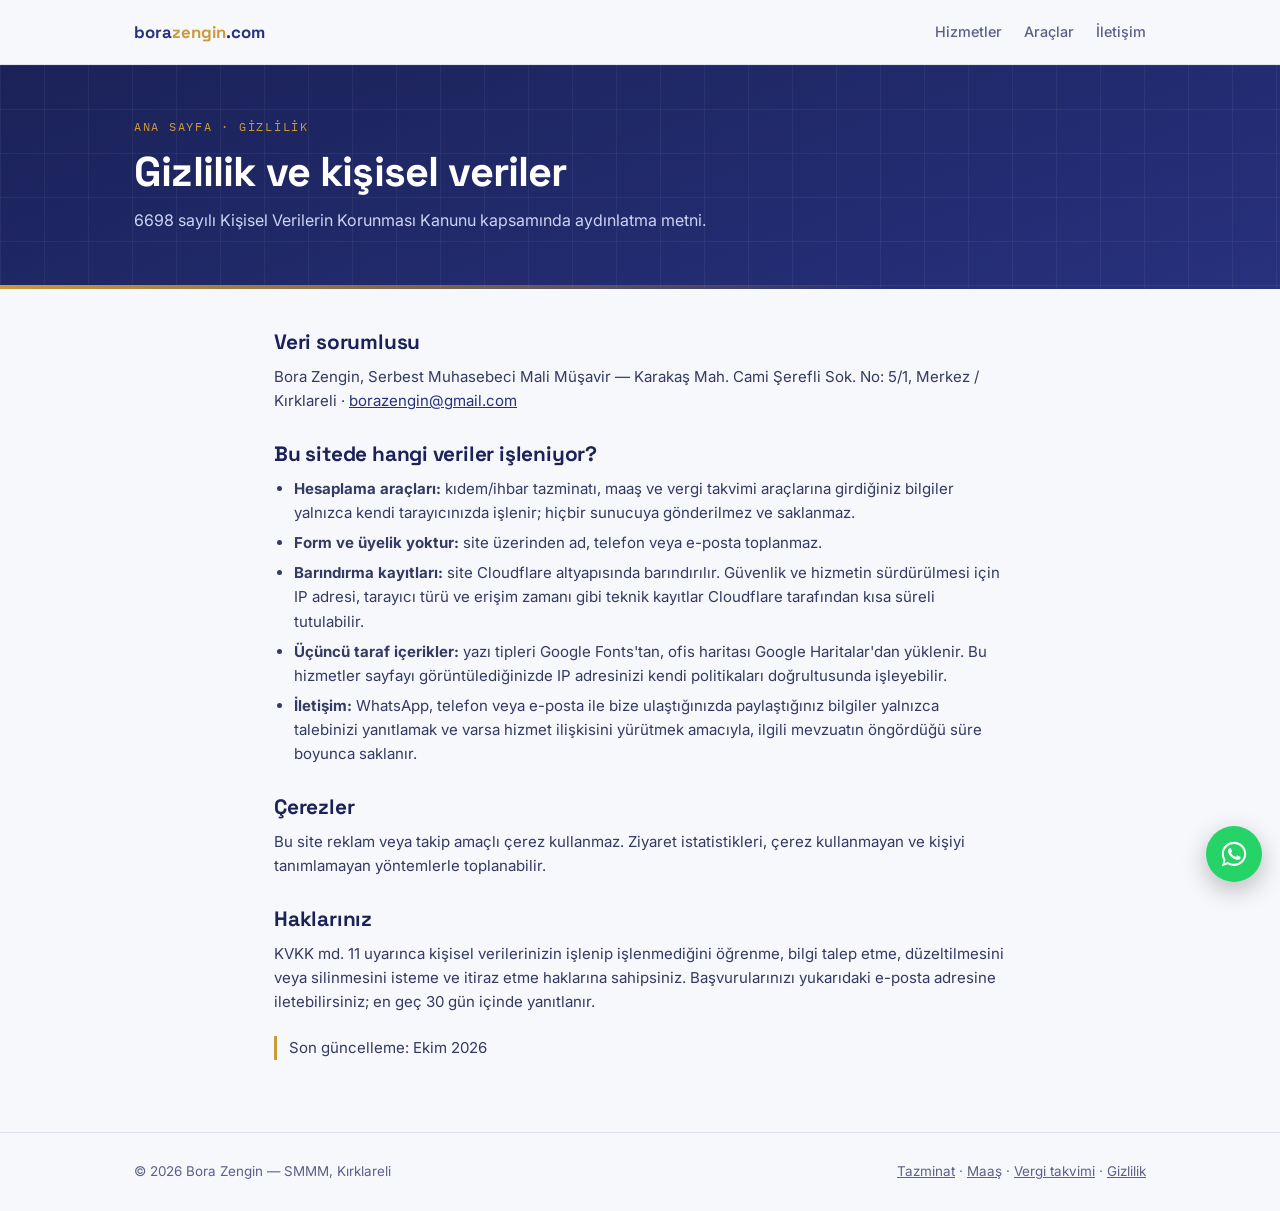
==== public/gizlilik.html @ 7e241792 "borazengin.com v2.0: araçlar, takvim, KVKK, SEO Co-Authored-By: Claude Opus 5.5 <noreply@anthropic.c" ====
<!DOCTYPE html>
<html lang="tr">
<head>
<meta charset="UTF-8">
<meta name="viewport" content="width=device-width, initial-scale=1.0">
<title>Gizlilik ve KVKK Aydınlatma Metni | Bora Zengin SMMM</title>
<meta name="description" content="borazengin.com gizlilik politikası ve 6698 sayılı KVKK kapsamında aydınlatma metni.">
<link rel="canonical" href="https://www.borazengin.com/gizlilik">
<meta property="og:type" content="website">
<meta property="og:title" content="Gizlilik ve KVKK Aydınlatma Metni | Bora Zengin SMMM">
<meta property="og:description" content="borazengin.com gizlilik politikası ve 6698 sayılı KVKK kapsamında aydınlatma metni.">
<meta property="og:url" content="https://www.borazengin.com/gizlilik">
<meta property="og:locale" content="tr_TR">
<meta property="og:image" content="https://www.borazengin.com/og-image.png">
<meta name="twitter:card" content="summary_large_image">
<meta name="theme-color" content="#1b2258">
<link rel="icon" type="image/svg+xml" href="data:image/svg+xml,<svg xmlns='http://www.w3.org/2000/svg' viewBox='0 0 64 64'>
<link rel="apple-touch-icon" href="[data-uri]">
<link rel="preconnect" href="https://fonts.googleapis.com">
<link rel="preconnect" href="https://fonts.gstatic.com" crossorigin>
<link href="https://fonts.googleapis.com/css2?family=Space+Grotesk:wght@500;600;700&family=Inter:wght@400;500;600&family=IBM+Plex+Mono:wght@400;500&display=swap" rel="stylesheet">
<link rel="stylesheet" href="site.css">
</head>
<body>
<nav>
  <div class="wrap nav-inner">
    <a class="nav-brand" href="index.html">bora<span>zengin</span>.com</a>
    <ul class="nav-links">
      <li><a href="index.html#hizmetler">Hizmetler</a></li>
      <li class="keep"><a href="index.html#araclar">Araçlar</a></li>
      <li class="keep"><a href="index.html#iletisim">İletişim</a></li>
    </ul>
  </div>
</nav>
<header class="page-head">
  <div class="wrap">
    <div class="crumb"><a href="index.html">Ana sayfa</a> · Gizlilik</div>
    <h1>Gizlilik ve kişisel veriler</h1>
    <p>6698 sayılı Kişisel Verilerin Korunması Kanunu kapsamında aydınlatma metni.</p>
  </div>
</header>

<main>
  <div class="wrap" style="max-width:780px">
    <div class="info" style="margin-top:0">
      <h2>Veri sorumlusu</h2>
      <p>Bora Zengin, Serbest Muhasebeci Mali Müşavir — Karakaş Mah. Cami Şerefli Sok. No: 5/1, Merkez / Kırklareli · <a href="mailto:borazengin@gmail.com">borazengin@gmail.com</a></p>
    </div>

    <div class="info">
      <h2>Bu sitede hangi veriler işleniyor?</h2>
      <ul>
        <li><b>Hesaplama araçları:</b> kıdem/ihbar tazminatı, maaş ve vergi takvimi araçlarına girdiğiniz bilgiler yalnızca kendi tarayıcınızda işlenir; hiçbir sunucuya gönderilmez ve saklanmaz.</li>
        <li><b>Form ve üyelik yoktur:</b> site üzerinden ad, telefon veya e-posta toplanmaz.</li>
        <li><b>Barındırma kayıtları:</b> site Cloudflare altyapısında barındırılır. Güvenlik ve hizmetin sürdürülmesi için IP adresi, tarayıcı türü ve erişim zamanı gibi teknik kayıtlar Cloudflare tarafından kısa süreli tutulabilir.</li>
        <li><b>Üçüncü taraf içerikler:</b> yazı tipleri Google Fonts'tan, ofis haritası Google Haritalar'dan yüklenir. Bu hizmetler sayfayı görüntülediğinizde IP adresinizi kendi politikaları doğrultusunda işleyebilir.</li>
        <li><b>İletişim:</b> WhatsApp, telefon veya e-posta ile bize ulaştığınızda paylaştığınız bilgiler yalnızca talebinizi yanıtlamak ve varsa hizmet ilişkisini yürütmek amacıyla, ilgili mevzuatın öngördüğü süre boyunca saklanır.</li>
      </ul>
    </div>

    <div class="info">
      <h2>Çerezler</h2>
      <p>Bu site reklam veya takip amaçlı çerez kullanmaz. Ziyaret istatistikleri, çerez kullanmayan ve kişiyi tanımlamayan yöntemlerle toplanabilir.</p>
    </div>

    <div class="info">
      <h2>Haklarınız</h2>
      <p>KVKK md. 11 uyarınca kişisel verilerinizin işlenip işlenmediğini öğrenme, bilgi talep etme, düzeltilmesini veya silinmesini isteme ve itiraz etme haklarına sahipsiniz. Başvurularınızı yukarıdaki e-posta adresine iletebilirsiniz; en geç 30 gün içinde yanıtlanır.</p>
      <p class="disclaimer">Son güncelleme: <span data-guncel>Ekim 2026</span></p>
    </div>
  </div>
</main>
<footer>
  <div class="wrap foot">
    <div>© <span class="yil"></span> Bora Zengin — SMMM, Kırklareli</div>
    <div><a href="kidem-ihbar-tazminati.html">Tazminat</a> · <a href="net-brut-maas.html">Maaş</a> · <a href="vergi-takvimi.html">Vergi takvimi</a> · <a href="gizlilik.html">Gizlilik</a></div>
  </div>
</footer>
<a class="wa-float" href="https://wa.me/905052918868" target="_blank" rel="noopener" aria-label="WhatsApp ile yazın">
  <svg viewBox="0 0 32 32" aria-hidden="true"><path d="M16 3C8.8 3 3 8.7 3 15.8c0 2.5.7 4.9 2 7L3 29l6.4-2c2 1.1 4.3 1.7 6.6 1.7 7.2 0 13-5.7 13-12.8S23.2 3 16 3zm0 23.4c-2.1 0-4.1-.6-5.9-1.7l-.4-.3-3.8 1.2 1.2-3.7-.3-.4a10.4 10.4 0 0 1-1.7-5.7C5.1 10 10 5.2 16 5.2s10.9 4.8 10.9 10.6S22 26.4 16 26.4zm6-7.9c-.3-.2-1.9-.9-2.2-1-.3-.1-.5-.2-.7.2l-1 1.2c-.2.2-.4.2-.7.1-.3-.2-1.4-.5-2.6-1.6-1-.9-1.6-1.9-1.8-2.2-.2-.3 0-.5.1-.7l.5-.6.3-.5c.1-.2 0-.4 0-.6l-1-2.4c-.3-.6-.5-.5-.7-.5h-.6c-.2 0-.6.1-.9.4-.3.3-1.2 1.1-1.2 2.7s1.2 3.2 1.4 3.4c.2.2 2.4 3.6 5.7 5 .8.3 1.4.5 1.9.7.8.2 1.5.2 2.1.1.6-.1 1.9-.8 2.2-1.5.3-.7.3-1.4.2-1.5-.1-.2-.3-.2-.6-.4z"/></svg>
</a>
<script>document.querySelectorAll('.yil').forEach(function(e){e.textContent=new Date().getFullYear();});</script>
</body>
</html>
---- public/site.css ----
/* borazengin.com — alt sayfalar ortak stil */
:root{
  --ink:#141a3d; --brand:#27317d; --brand-deep:#1b2258;
  --gold:#c99a3c; --gold-soft:#e9d9b4;
  --paper:#f7f8fc; --card:#ffffff; --line:#dfe2ef; --muted:#5a608a;
  --ok:#1f7a4d; --warn:#9a5b00; --radius:14px;
}
*{margin:0;padding:0;box-sizing:border-box}
html{scroll-behavior:smooth}
body{font-family:'Inter',system-ui,sans-serif;background:var(--paper);color:var(--ink);line-height:1.6;-webkit-font-smoothing:antialiased}
::selection{background:var(--gold-soft)}
a{color:var(--brand)}
a:focus-visible,button:focus-visible,input:focus-visible,select:focus-visible{outline:2px solid var(--gold);outline-offset:2px;border-radius:6px}
.wrap{max-width:1060px;margin:0 auto;padding:0 24px}

/* nav */
nav{position:sticky;top:0;z-index:50;background:rgba(247,248,252,.9);backdrop-filter:blur(10px);border-bottom:1px solid var(--line)}
.nav-inner{display:flex;align-items:center;justify-content:space-between;height:64px;gap:16px}
.nav-brand{font-family:'Space Grotesk',sans-serif;font-weight:700;font-size:1.05rem;color:var(--brand);text-decoration:none}
.nav-brand span{color:var(--gold)}
.nav-links{display:flex;gap:22px;list-style:none}
.nav-links a{text-decoration:none;color:var(--muted);font-size:.9rem;font-weight:500}
.nav-links a:hover,.nav-links a[aria-current]{color:var(--brand)}
@media(max-width:640px){.nav-links li:not(.keep){display:none}}

/* sayfa başlığı */
.page-head{background:linear-gradient(160deg,var(--brand-deep),var(--brand));color:#fff;position:relative;overflow:hidden}
.page-head::before{content:"";position:absolute;inset:0;background-image:linear-gradient(rgba(255,255,255,.05) 1px,transparent 1px),linear-gradient(90deg,rgba(255,255,255,.05) 1px,transparent 1px);background-size:44px 44px}
.page-head::after{content:"";position:absolute;left:0;right:0;bottom:0;height:4px;background:linear-gradient(90deg,var(--gold),transparent 70%)}
.page-head .wrap{position:relative;padding-top:52px;padding-bottom:56px}
.crumb{font-family:'IBM Plex Mono',monospace;font-size:.78rem;letter-spacing:.14em;color:var(--gold);text-transform:uppercase}
.crumb a{color:var(--gold);text-decoration:none}
.page-head h1{font-family:'Space Grotesk',sans-serif;font-size:clamp(1.8rem,5vw,2.6rem);line-height:1.12;letter-spacing:-.02em;margin-top:12px}
.page-head p{color:#cdd3f2;max-width:62ch;margin-top:12px}

main{padding:40px 0 72px}
h2{font-family:'Space Grotesk',sans-serif;color:var(--brand-deep);font-size:1.3rem;letter-spacing:-.01em;line-height:1.25}

/* araç düzeni */
.tool{display:grid;grid-template-columns:minmax(0,.95fr) minmax(0,1.05fr);gap:24px;align-items:start}
@media(max-width:860px){.tool{grid-template-columns:1fr}}
.panel{background:var(--card);border:1px solid var(--line);border-radius:var(--radius);padding:26px;box-shadow:0 4px 18px rgba(39,49,125,.06)}
.panel h2{margin-bottom:16px}
.field{margin-bottom:16px}
.field label{display:block;font-size:.86rem;font-weight:600;color:var(--brand-deep);margin-bottom:6px}
.field .hint{font-size:.78rem;color:var(--muted);margin-top:5px}
.row2{display:grid;grid-template-columns:1fr 1fr;gap:12px}
@media(max-width:420px){.row2{grid-template-columns:1fr}}
input[type=text],input[type=date],select{width:100%;font:inherit;font-size:16px;padding:11px 13px;border:1px solid var(--line);border-radius:10px;background:#fff;color:var(--ink)}
input[type=text]{font-family:'IBM Plex Mono',monospace}
.check{display:flex;gap:10px;align-items:flex-start;font-size:.9rem;margin-bottom:10px;cursor:pointer}
.check input{margin-top:4px;width:18px;height:18px;accent-color:var(--brand)}
.seg{display:inline-flex;background:var(--paper);border:1px solid var(--line);border-radius:999px;padding:4px;margin-bottom:18px}
.seg button{font:inherit;font-size:.88rem;font-weight:600;border:0;background:transparent;color:var(--muted);padding:8px 16px;border-radius:999px;cursor:pointer}
.seg button[aria-pressed=true]{background:var(--brand);color:#fff}

/* sonuçlar */
.big{display:flex;justify-content:space-between;align-items:baseline;gap:12px;padding:16px 18px;border-radius:12px;background:var(--brand-deep);color:#fff;margin-bottom:14px}
.big span{font-size:.85rem;color:#cdd3f2}
.big b{font-family:'Space Grotesk',sans-serif;font-size:1.5rem;color:var(--gold);white-space:nowrap}
.lines{list-style:none}
.lines li{display:flex;justify-content:space-between;gap:12px;padding:9px 0;border-bottom:1px dashed var(--line);font-size:.9rem}
.lines li:last-child{border-bottom:0}
.lines li span:first-child{color:var(--muted)}
.lines li span:last-child{font-family:'IBM Plex Mono',monospace;font-weight:500;text-align:right;white-space:nowrap}
.lines li.tot{border-top:1px solid var(--ink);border-bottom:0;margin-top:4px}
.lines li.tot span{color:var(--ink);font-weight:700}
.sub{font-family:'IBM Plex Mono',monospace;font-size:.74rem;letter-spacing:.12em;color:var(--gold);text-transform:uppercase;margin:18px 0 4px}
.note{font-size:.84rem;color:var(--warn);background:#fbf3e4;border:1px solid #efdcb5;border-radius:10px;padding:10px 12px;margin-bottom:12px}
.muted{color:var(--muted);font-size:.84rem}

/* tablo */
.table-wrap{overflow-x:auto;margin-top:8px;border:1px solid var(--line);border-radius:12px;background:#fff}
table{border-collapse:collapse;width:100%;font-size:.84rem;min-width:640px}
th,td{padding:9px 12px;text-align:right;white-space:nowrap;border-bottom:1px solid var(--line)}
th:first-child,td:first-child{text-align:left}
th{font-weight:600;color:var(--muted);background:var(--paper);font-size:.76rem;text-transform:uppercase;letter-spacing:.04em}
td{font-family:'IBM Plex Mono',monospace}
tr:last-child td{border-bottom:0}
tfoot td{font-weight:700;background:var(--paper)}

.info{margin-top:28px}
.info h2{margin-bottom:10px}
.info p,.info li{color:#333a63;font-size:.94rem}
.info ul{padding-left:20px;margin-top:8px}
.info li{margin-bottom:6px}
.disclaimer{margin-top:22px;font-size:.8rem;color:var(--muted);border-left:3px solid var(--gold);padding-left:12px}

.cta{margin-top:26px;display:flex;flex-wrap:wrap;gap:12px;align-items:center;justify-content:space-between;background:var(--card);border:1px solid var(--line);border-radius:var(--radius);padding:20px 22px}
.cta p{font-weight:600;color:var(--brand-deep)}
.btn{display:inline-block;padding:11px 22px;border-radius:999px;font-weight:600;font-size:.9rem;text-decoration:none;background:var(--gold);color:var(--brand-deep);border:0;cursor:pointer}

footer{border-top:1px solid var(--line);padding:28px 0;font-size:.84rem;color:var(--muted)}
.foot{display:flex;justify-content:space-between;gap:16px;flex-wrap:wrap}
.foot a{color:var(--muted)}

.wa-float{position:fixed;right:18px;bottom:18px;z-index:60;width:56px;height:56px;border-radius:50%;background:#25d366;display:flex;align-items:center;justify-content:center;box-shadow:0 8px 24px rgba(0,0,0,.25)}
.wa-float svg{width:30px;height:30px;fill:#fff}
@media(prefers-reduced-motion:reduce){html{scroll-behavior:auto}}
@media print{nav,.wa-float,.cta,footer{display:none}.page-head{background:none;color:var(--ink)}.page-head p{color:var(--muted)}}
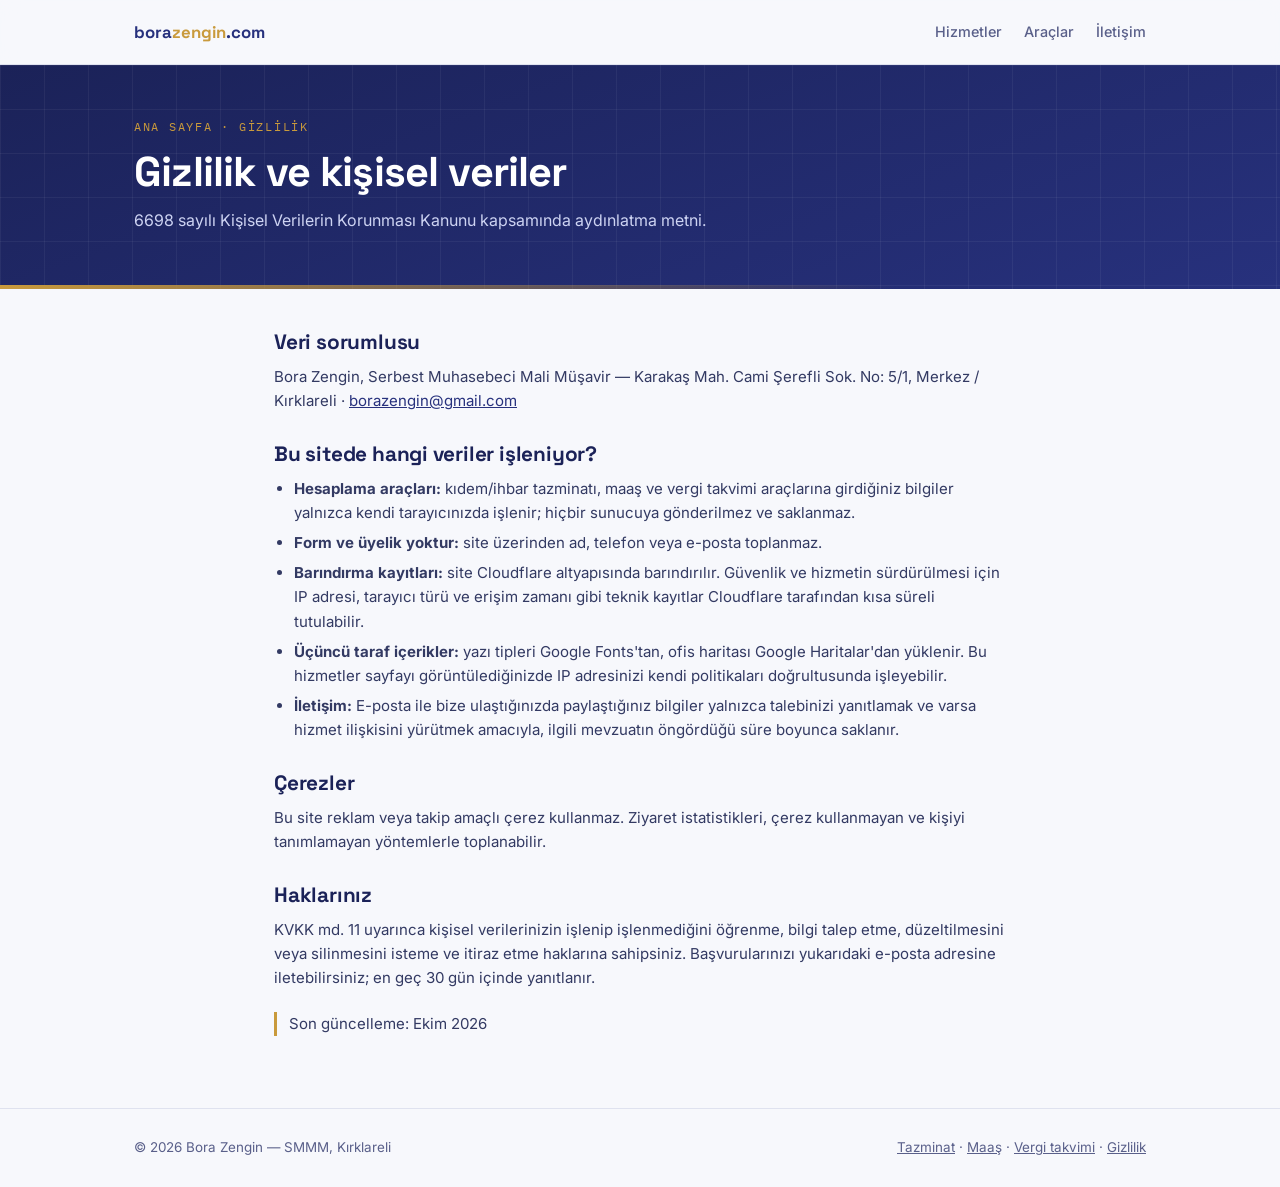
==== commit 4a660a40: "Telefon ve WhatsApp bağlantılarını kaldır, iletişim yalnız e-posta - Ana sayfa: telefon/WhatsApp kar" ====
--- a/public/gizlilik.html
+++ b/public/gizlilik.html
@@ -54,7 +54,7 @@
         <li><b>Form ve üyelik yoktur:</b> site üzerinden ad, telefon veya e-posta toplanmaz.</li>
         <li><b>Barındırma kayıtları:</b> site Cloudflare altyapısında barındırılır. Güvenlik ve hizmetin sürdürülmesi için IP adresi, tarayıcı türü ve erişim zamanı gibi teknik kayıtlar Cloudflare tarafından kısa süreli tutulabilir.</li>
         <li><b>Üçüncü taraf içerikler:</b> yazı tipleri Google Fonts'tan, ofis haritası Google Haritalar'dan yüklenir. Bu hizmetler sayfayı görüntülediğinizde IP adresinizi kendi politikaları doğrultusunda işleyebilir.</li>
-        <li><b>İletişim:</b> WhatsApp, telefon veya e-posta ile bize ulaştığınızda paylaştığınız bilgiler yalnızca talebinizi yanıtlamak ve varsa hizmet ilişkisini yürütmek amacıyla, ilgili mevzuatın öngördüğü süre boyunca saklanır.</li>
+        <li><b>İletişim:</b> E-posta ile bize ulaştığınızda paylaştığınız bilgiler yalnızca talebinizi yanıtlamak ve varsa hizmet ilişkisini yürütmek amacıyla, ilgili mevzuatın öngördüğü süre boyunca saklanır.</li>
       </ul>
     </div>
 
@@ -76,9 +76,6 @@
     <div><a href="kidem-ihbar-tazminati.html">Tazminat</a> · <a href="net-brut-maas.html">Maaş</a> · <a href="vergi-takvimi.html">Vergi takvimi</a> · <a href="gizlilik.html">Gizlilik</a></div>
   </div>
 </footer>
-<a class="wa-float" href="https://wa.me/905052918868" target="_blank" rel="noopener" aria-label="WhatsApp ile yazın">
-  <svg viewBox="0 0 32 32" aria-hidden="true"><path d="M16 3C8.8 3 3 8.7 3 15.8c0 2.5.7 4.9 2 7L3 29l6.4-2c2 1.1 4.3 1.7 6.6 1.7 7.2 0 13-5.7 13-12.8S23.2 3 16 3zm0 23.4c-2.1 0-4.1-.6-5.9-1.7l-.4-.3-3.8 1.2 1.2-3.7-.3-.4a10.4 10.4 0 0 1-1.7-5.7C5.1 10 10 5.2 16 5.2s10.9 4.8 10.9 10.6S22 26.4 16 26.4zm6-7.9c-.3-.2-1.9-.9-2.2-1-.3-.1-.5-.2-.7.2l-1 1.2c-.2.2-.4.2-.7.1-.3-.2-1.4-.5-2.6-1.6-1-.9-1.6-1.9-1.8-2.2-.2-.3 0-.5.1-.7l.5-.6.3-.5c.1-.2 0-.4 0-.6l-1-2.4c-.3-.6-.5-.5-.7-.5h-.6c-.2 0-.6.1-.9.4-.3.3-1.2 1.1-1.2 2.7s1.2 3.2 1.4 3.4c.2.2 2.4 3.6 5.7 5 .8.3 1.4.5 1.9.7.8.2 1.5.2 2.1.1.6-.1 1.9-.8 2.2-1.5.3-.7.3-1.4.2-1.5-.1-.2-.3-.2-.6-.4z"/></svg>
-</a>
 <script>document.querySelectorAll('.yil').forEach(function(e){e.textContent=new Date().getFullYear();});</script>
 </body>
 </html>
--- a/public/site.css
+++ b/public/site.css
@@ -94,7 +94,5 @@
 .foot{display:flex;justify-content:space-between;gap:16px;flex-wrap:wrap}
 .foot a{color:var(--muted)}
 
-.wa-float{position:fixed;right:18px;bottom:18px;z-index:60;width:56px;height:56px;border-radius:50%;background:#25d366;display:flex;align-items:center;justify-content:center;box-shadow:0 8px 24px rgba(0,0,0,.25)}
-.wa-float svg{width:30px;height:30px;fill:#fff}
 @media(prefers-reduced-motion:reduce){html{scroll-behavior:auto}}
-@media print{nav,.wa-float,.cta,footer{display:none}.page-head{background:none;color:var(--ink)}.page-head p{color:var(--muted)}}
+@media print{nav,.cta,footer{display:none}.page-head{background:none;color:var(--ink)}.page-head p{color:var(--muted)}}
